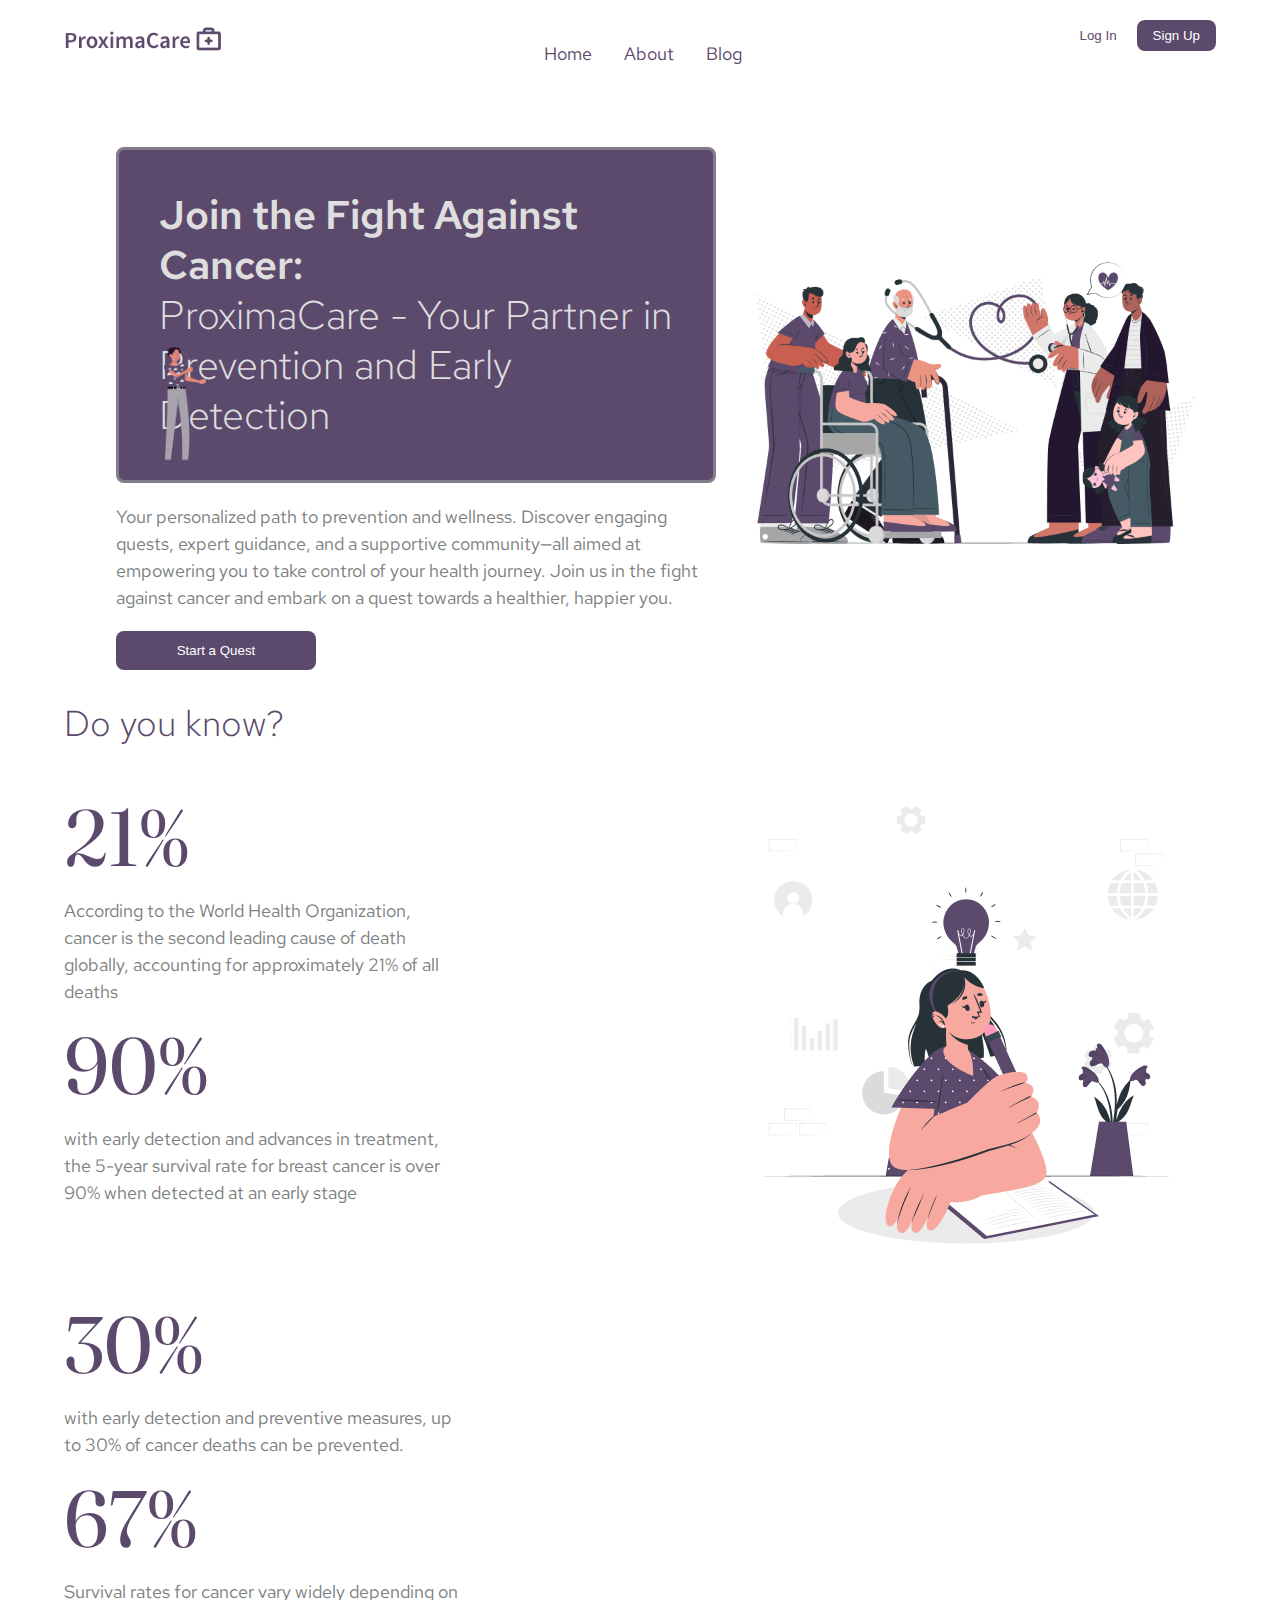
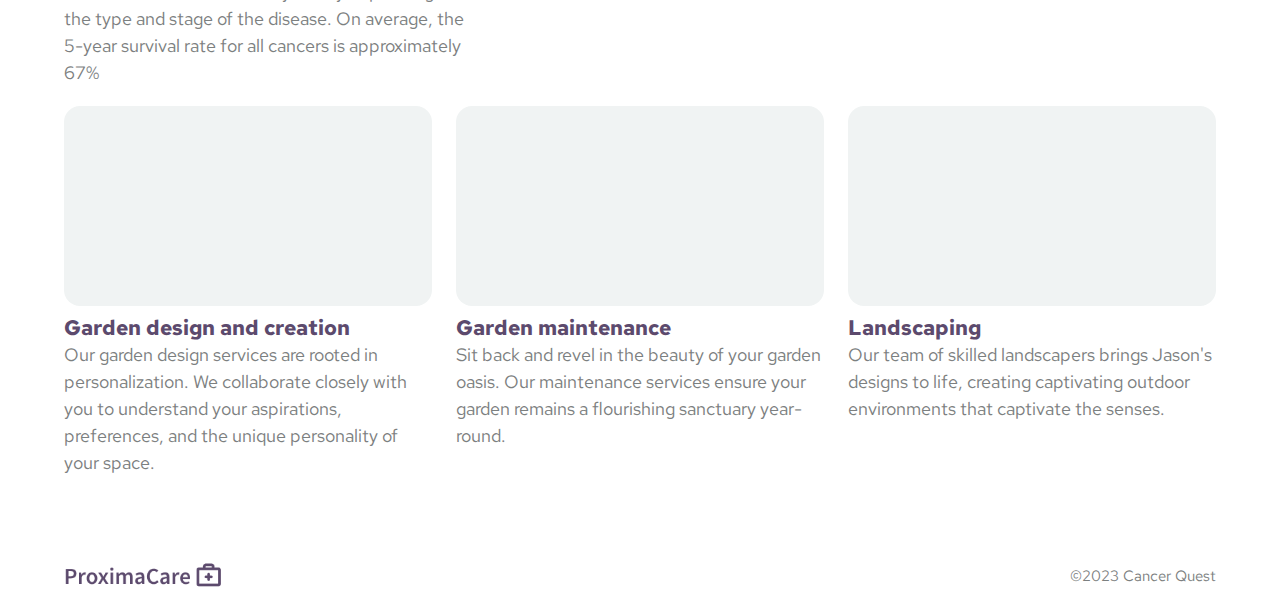
==== index.html @ ecbdb1ad "first version" ====
<!DOCTYPE html>
<html lang="en">
  <head>
    <meta charset="UTF-8" />
    <meta name="viewport" content="width=device-width, initial-scale=1.0" />
    <meta name="author" content="Cancer Quest" />
    <meta name="desription" content="An early cancer detection service" />
    <meta property="og:title" content="Cancer Quest" />
    <meta property="og:type" content="website" />
    <meta property="og:image" content="" />
    <meta
      property="og:description"
      content="An early cancer detection service"
    />
    <title>Homepage</title>
    <link href="https://fonts.googleapis.com/css2?family=Fraunces:ital,opsz,wght@0,9..144,100..900;1,9..144,100..900&family=Red+Hat+Text:ital,wght@0,300..700;1,300..700&family=Source+Sans+3:ital,wght@0,200..900;1,200..900&display=swap" rel="stylesheet">    
    <link rel="stylesheet" href="styles.css" />

  </head>
  <body>
    <header>
      <img src="images/logo.png" class="logo" alt="cancer quest logo" />
      <nav>
    
        <ul id="menu">
          <li><a href="index.html">Home</a></li>
          <li><a href="#">About</a></li>
          <li><a href="#">Blog</a></li>
        </ul>
      </nav>
      <div>
        <button class="header-btns unfilled">Log In</button>
        <button class="header-btns">Sign Up</button>

      </div>
    </header>
    
    <main>
      <div class="hero">
<div class="hero-img-1" >
  <img src="images/man.png" alt="man raising a placard" width="80%">

</div>
        <div class="placard-section">
          <!-- image of man raising a placard which shows hero title -->
          <h1 class="placard">Join the Fight Against Cancer: <span>ProximaCare - Your Partner in Prevention and Early Detection</span></h1>
          <p>
            Your personalized path to prevention and wellness. Discover engaging quests, expert guidance, and a supportive community—all aimed at empowering you to take control of your health journey. Join us in the fight against cancer and embark on a quest towards a healthier, happier you.
          </p>
          <button class="hero-btn" >Start a Quest</button>
        </div>
        <div class="hero-image">
          <img src="images/hero-people.png" alt="" />
        </div>
      </div>
      
      <h1 class="dyk-txt">Do you know?</h1>
      <section>
       
        <div class="part">
          <div class="dyk">
            <p class="figures">21%</p>
            <div class="figures-description">According to the World Health Organization, cancer is the second leading cause of death globally, accounting for approximately 21% of all deaths</div>
          </div>
          <div class="dyk">
            <p class="figures">90%</p>
            <div class="figures-description">with early detection and advances in treatment, the 5-year survival rate for breast cancer is over 90% when detected at an early stage</div>
          </div>
        </div>
        <div>
          <img src="images/mid-girl.png" alt="">
        </div>
        <div class="part">
          <div class="dyk">
            <p class="figures">30%</p>
            <div class="figures-description">with early detection and preventive measures, up to 30% of cancer deaths can be prevented.</div>
          </div>
          <div class="dyk">
            <p class="figures">67%</p>
            <div class="figures-description">Survival rates for cancer vary widely depending on the type and stage of the disease. On average, the 5-year survival rate for all cancers  is approximately 67%</div>
          </div>
        </div>
      </section>


      <div class="quests">
        <article>
          <div class="prom-image">
            <img src="images/jason-and-maria.png" alt="" />
          </div>
          <div>
            <h3>Garden design and creation</h3>
            <p>Our garden design services are rooted in personalization. We collaborate closely with you to understand your aspirations, preferences, and the unique personality of your space.</p>
          </div>
        </article>
        <article>
          <div class="prom-image">
            <img src="images/garden-maintenance.png" alt="" />
          </div>
          <div>
            <h3>Garden maintenance</h3>
            <p>Sit back and revel in the beauty of your garden oasis. Our maintenance services ensure your garden remains a flourishing sanctuary year-round.</p>
          </div>
        </article>
        <article>
          <div class="prom-image">
            <img src="images/garden-maintenance2.png" alt="" />
          </div>
          <div>
            <h3>Landscaping</h3>
            <p>Our team of skilled landscapers brings Jason's designs to life, creating captivating outdoor environments that captivate the senses.</p>
          </div>
        </article>
      </div>

    </main>

    <footer>
      <img src="images/logo.png" class="logo" />
      <small><p>&copy2023 Cancer Quest</p></small>
    </footer>
    <script src="script.js"></script>
  </body>
</html>
---- styles.css ----
* {
    padding: 0;
    margin: 0;
    box-sizing: border-box;
    list-style-type: none;
    text-decoration: none;
  }
  /* * ::selection {
    background: rgba(17, 60, 56, 0.2509803922);
    color: #113C38;
  } */
  
  body {
    margin: 0 auto;
    display: flex;
    flex-direction: column;
    gap: 40px;
    /* flex-wrap: wrap; */
    height: 100vh;
    width: 90vw;
    color: #7C8080;
    line-height: 1.5em;
    font-family: "red hat text";
    font-size: 18px;
  }
  body h1, body h2, body h3 {
    color: #5C4A6D;
  }
  
  
   header {
    display: flex;
    justify-content: space-between;
    width: 100%;
    height: 100px;
    margin: 20px 0;
  }
  header img{
height: 40px;
  }

  nav {
    margin: 20px 0;
    display: flex;
    align-items: center;
  }

  nav ul {
    display: flex;
    column-gap: 32px;
    justify-content: space-between;
    align-items: center;
    width: auto;
  }
  nav li a {
    color: #5C4A6D;
  }
  nav li a:hover {
    color: #7C8080;
  }
  .header-btns{
    padding: 8px 16px;
    background-color: #5C4A6D;
    border-radius: 8px;
    border: none;
    color: #fff;
  }
  .header-btns.unfilled{
    background-color: transparent;
    color: #5C4A6D;
  }
 
  .hero {
    display: flex;
    
    align-items: center;
    justify-content: space-between;
  }
  .hero-img-1 img{
position: relative; 
left: 100px;
}
  .hero .placard-section{
    width: 600px;
  }
  .hero-image img{
    max-width: 500px;
  }
  .hero .placard {
    display: flex;
    flex-direction: column;
    font-weight: 600;
    font-size: 40px;
    max-width: ;width: 600px;
    color: #DEDEDE;
    line-height: 1.25em;
    padding: 40px;
    background-color: #5C4A6D;
    border: 3px solid#847C8A;
    border-radius: 8px;
  }
  .hero .placard span{
    font-weight: 200;
  }
  
  .dyk{
    display: flex;
    flex-direction: column;
    width: 400px;
  }
  .dyk-txt{
    font-weight: 200;
    margin: 40px 0;
  }
  .figures {
font-family: "fraunces";
font-size: 80px ;
line-height: 120px;
color: #5C4A6D;
  }
  .part{
    display: flex;
    flex-direction: column;
    
  }

  section{
    display: flex;
    justify-content: space-between;
    flex-wrap: wrap;

  }
  .quests {
    display: flex;
    justify-content: space-between;
    gap: 24px;
    margin: 20px auto;
  }
  .quests article {
    flex: 1;
  }
  .quests article .prom-image {
    display: flex;
    justify-content: center;
    height: 200px;
    background-color: rgba(17, 60, 56, 0.062745098);
    border-radius: 16px;
    margin-bottom: 8px;
    padding: 4px;
  }
  
  

  
  #terms {
    margin-top: 40px;
  }
  #terms a {
    color: #F2542D;
  }
  
  .placard-section{
    display: flex;
    flex-direction: column;
    gap: 20px;
  }
  
  .hero-btn {
    display: inline-block;
    width: 200px;
    padding: 12px 24px;
    border-radius: 8px;
    border: none;
    background-color: #5C4A6D;
    color: #fff;
  }
  
  footer {
    padding: 20px 0;
    display: flex;
    width: 100%;
    justify-content: space-between;
    align-items: center;
  }
  footer .logo {
    height: 40px;
  }
  
  @media screen and (max-width: 799px) {
    body {
      padding: 0 8px;
    }
    header {
      height: 80px;
    }
    nav {
      height: auto;
      align-items: flex-start;
      justify-content: flex-end;
    }
    #menu {
      display: none;
      flex-direction: column;
      width: 50%;
      margin: 0;
      padding: 0;
      border: none;
      background-color: inherit;
      align-items: flex-end;
    }
    .hero {
      flex-direction: column;
    }
    .hero h1 {
      font-size: 40px;
      text-align: center;
    }
    .hero p {
      font-size: 18px;
    }
    .hero img {
      min-width: auto;
    }
    .promotion {
      flex-direction: column;
    }
    .promotion h3 {
      font-size: 24px;
    }
    .promotion img {
      height: auto;
    }
    #terms {
      margin-top: 8px;
    }
    .info, .about {
      flex-direction: column;
      width: 100%;
    }
    .info img, .about img {
      min-width: auto;
    }
    .part{
      flex-direction: row;
      flex-wrap: wrap;
      align-items: center;
      justify-content: center;
      row-gap: 40px;
    }
    .figures{
      font-size: 48px;
    }
    /* section{
      display: flex;
      flex-direction: column;
      justify-content: space-between;
  
    } */
     .hero-img-1{
      display: none;
     }
    
  }
  .close-btn {
    display: block;
  }
  
  @media (min-width: 800px) and (max-width: 1000px) {
    .hero h1 {
      font-size: 48px;
    }
    .hero img {
      min-width: 350px;
    }
    .promotion {
      padding: 24px;
      column-gap: 20px;
    }
    .promotion h3 {
      font-size: 28px;
    }
    .promotion img {
      height: auto;
    }
    #terms {
      margin-top: 20px;
    }
    .info {
      display: flex;
      justify-content: space-between;
      gap: 24px;
      margin: 20px auto;
    }
    .info article {
      flex: 1;
    }
    .info article .prom-image {
      display: flex;
      justify-content: center;
      height: 150px;
      background-color: rgba(17, 60, 56, 0.062745098);
      border-radius: 16px;
      margin-bottom: 8px;
      padding: 4px;
    }
    .about {
      width: 100%;
    }
  }
  /* section{
    display: flex;
    flex-direction: column;
    justify-content: space-between;

  }
   */
  /*# sourceMappingURL=styles.css.map */
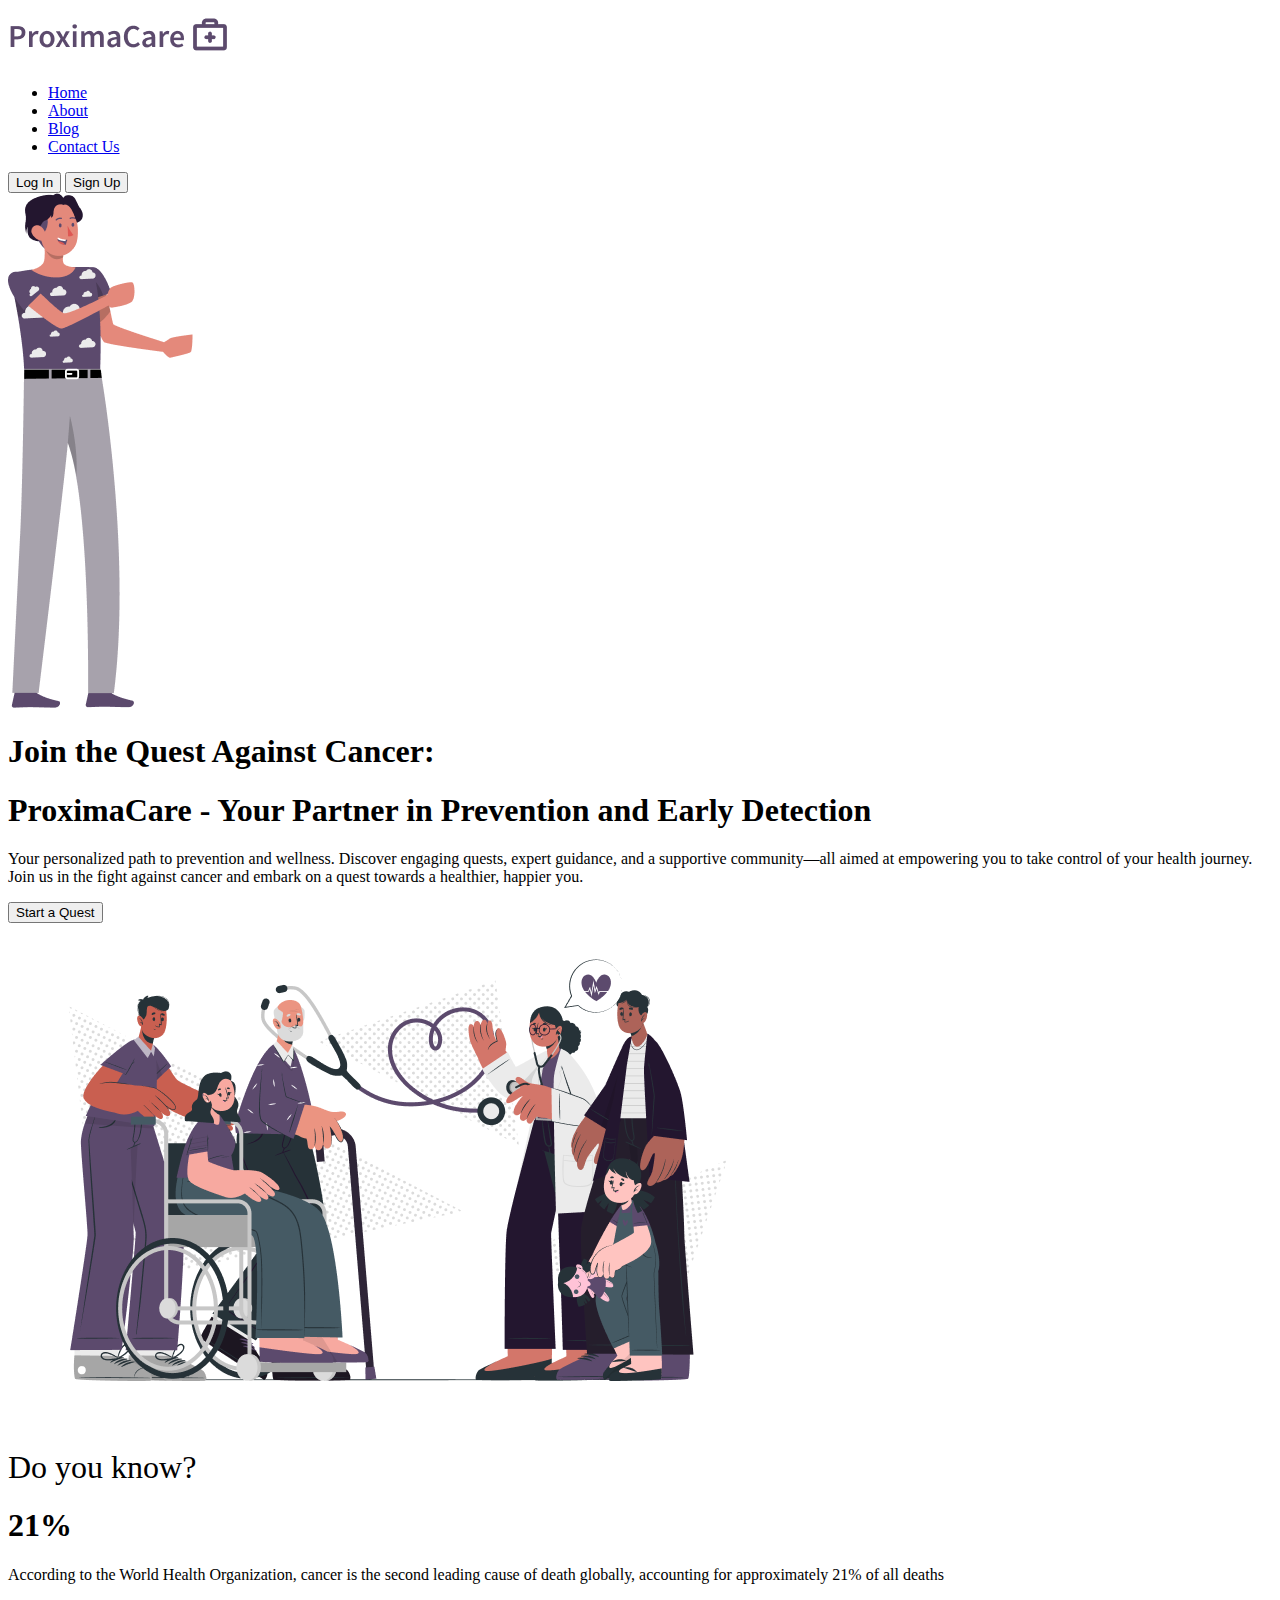
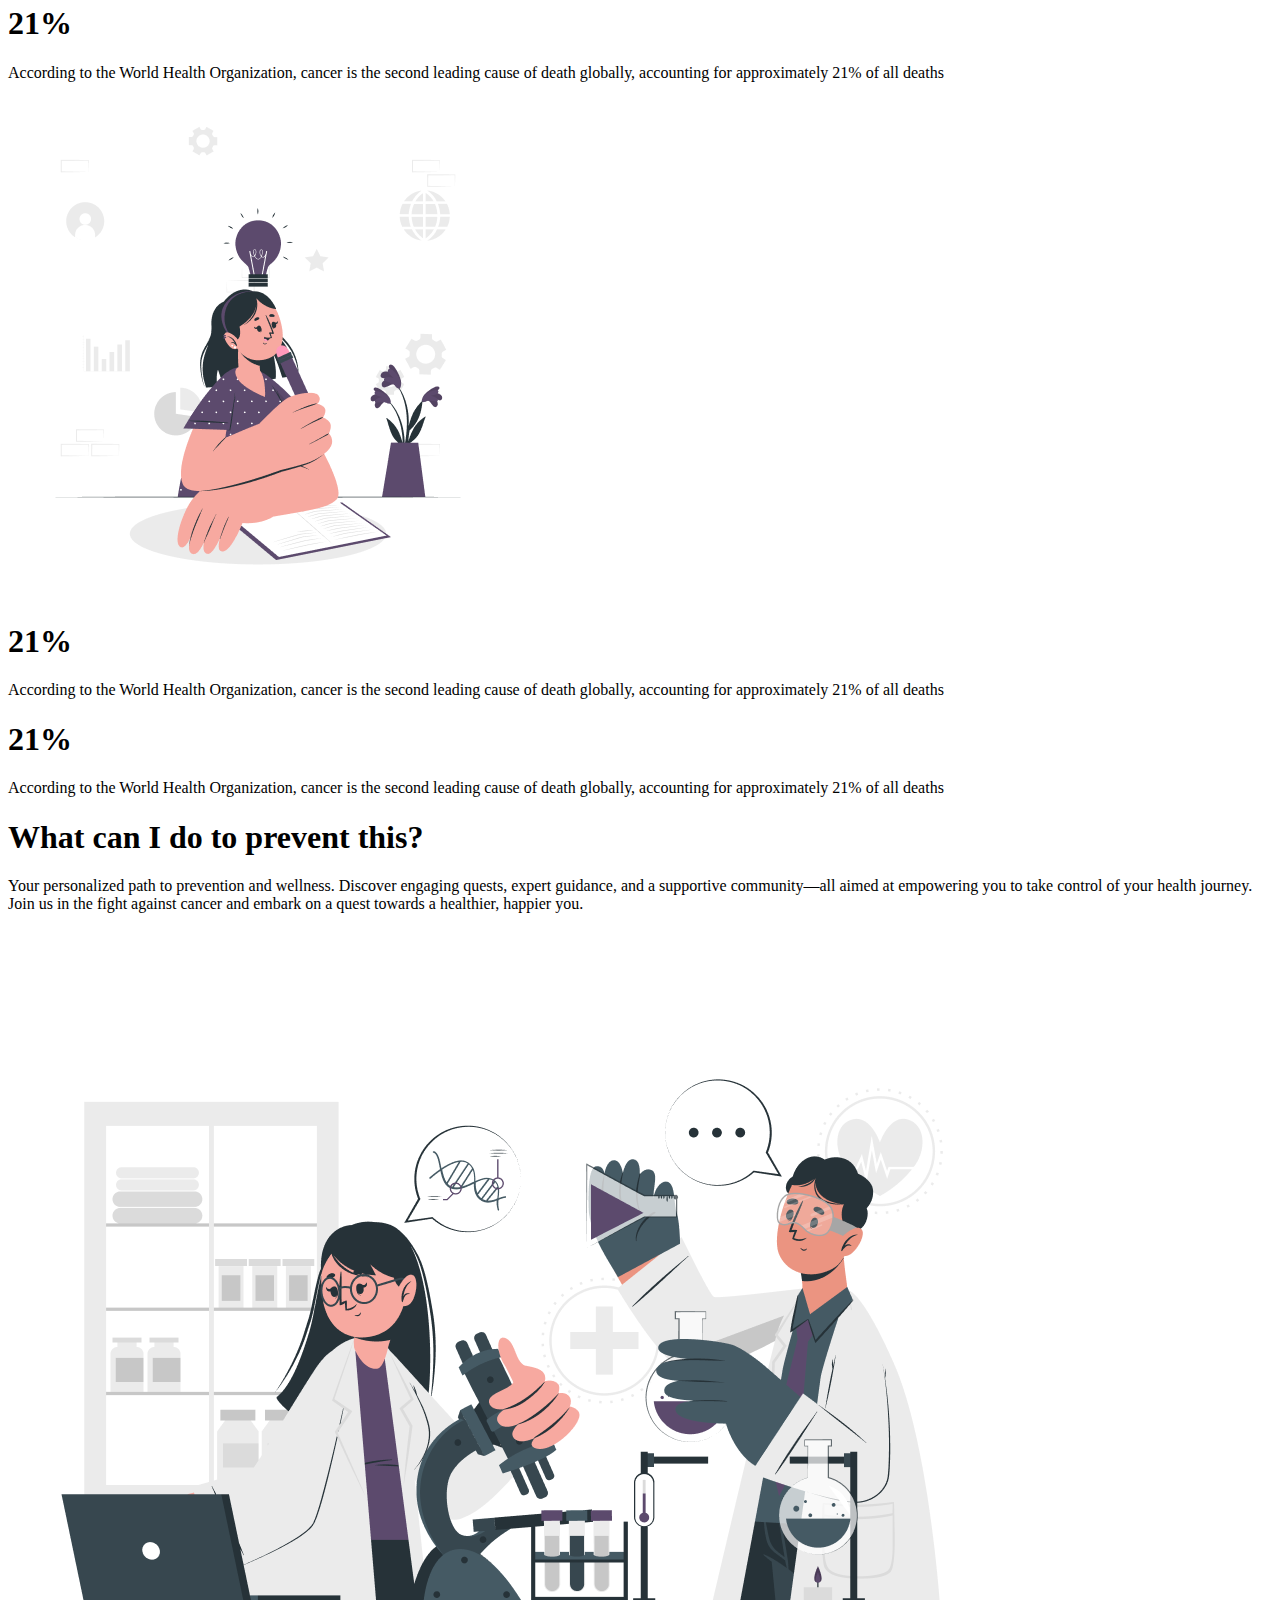
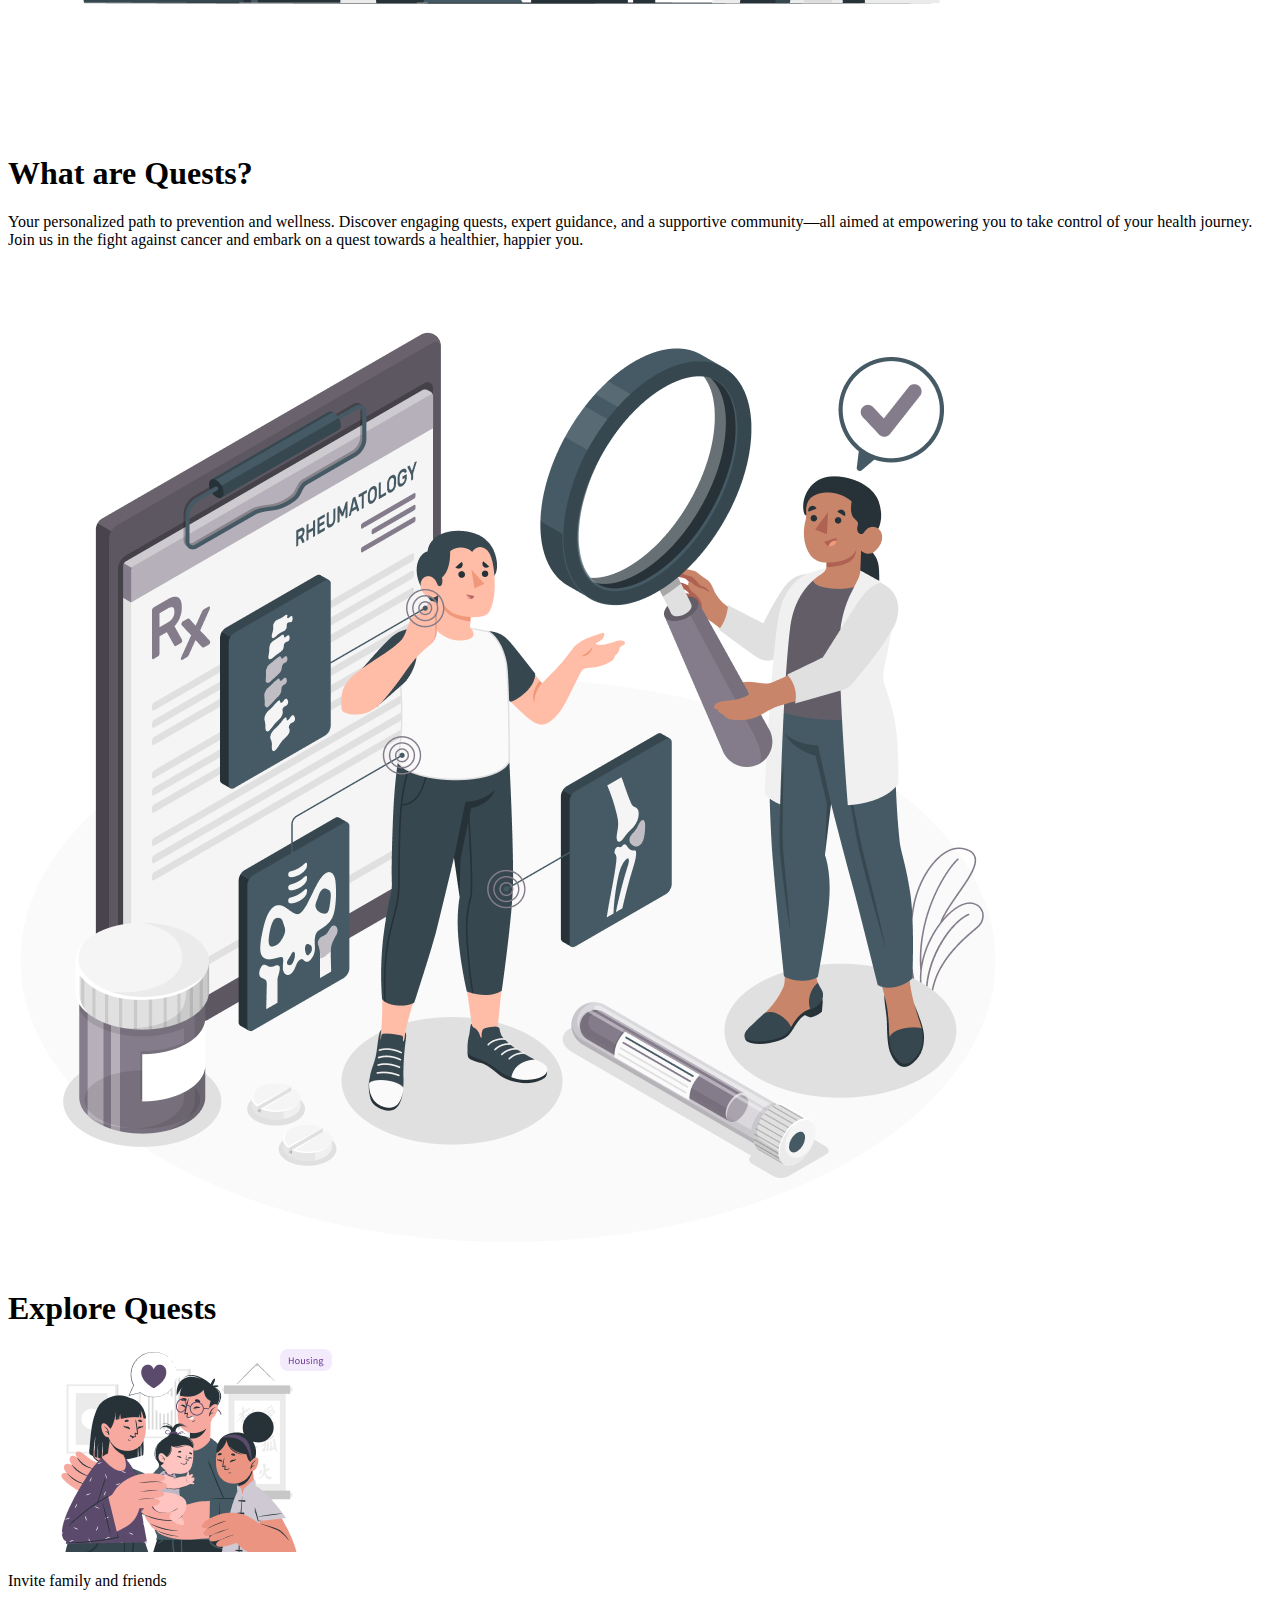
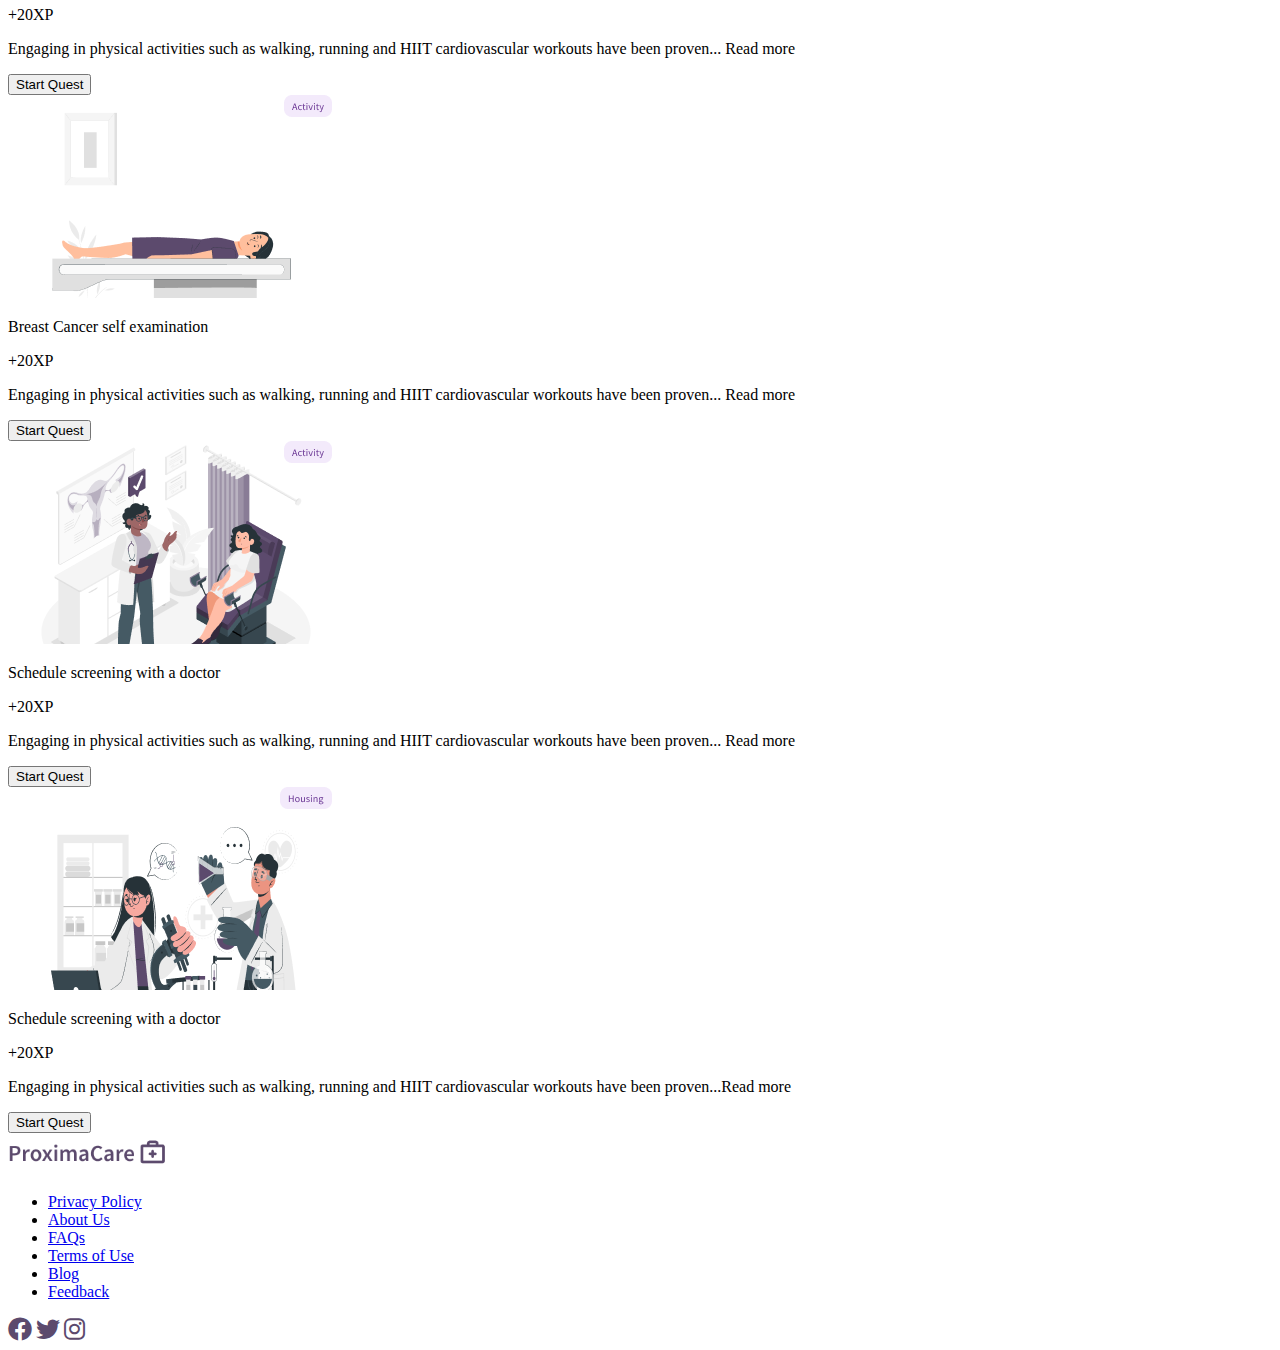
==== commit 63c52ac1: "first version" ====
--- a/index.html
+++ b/index.html
@@ -13,112 +13,165 @@
       content="An early cancer detection service"
     />
     <title>Homepage</title>
-    <link href="https://fonts.googleapis.com/css2?family=Fraunces:ital,opsz,wght@0,9..144,100..900;1,9..144,100..900&family=Red+Hat+Text:ital,wght@0,300..700;1,300..700&family=Source+Sans+3:ital,wght@0,200..900;1,200..900&display=swap" rel="stylesheet">    
-    <link rel="stylesheet" href="styles.css" />
+    <link href="https://fonts.googleapis.com/css2?family=Fraunces:ital,opsz,wght@0,9..144,100..900;1,9..144,100..900&family=Red+Hat+Text:ital,wght@0,300..700;1,300..700&family=Source+Sans+3:ital,wght@0,200..900;1,200..900&display=swap" rel="stylesheet">   
+    <link href="https://cdnjs.cloudflare.com/ajax/libs/font-awesome/6.0.0/css/all.min.css" rel="stylesheet">
+     <link rel="stylesheet" href="styles2.css" />
 
   </head>
   <body>
     <header>
-      <img src="images/logo.png" class="logo" alt="cancer quest logo" />
-      <nav>
-    
-        <ul id="menu">
-          <li><a href="index.html">Home</a></li>
-          <li><a href="#">About</a></li>
-          <li><a href="#">Blog</a></li>
+        <div class="logo">
+            <img src="/images/logo.png" alt="logo">
+
+        </div>
+       
+    </header>
+    <nav>
+        <ul>
+            <li><a href="#">Home</a></li>
+            <li><a href="#">About</a></li>
+            <li><a href="#">Blog</a></li>
+            <li><a href="#">Contact Us</a></li>
+
         </ul>
-      </nav>
-      <div>
-        <button class="header-btns unfilled">Log In</button>
-        <button class="header-btns">Sign Up</button>
+    </nav>
+    <div class="header-btns">
+        <button>Log In</button>
+        <button>Sign Up</button>
 
-      </div>
-    </header>
-    
+    </div>
     <main>
-      <div class="hero">
-<div class="hero-img-1" >
-  <img src="images/man.png" alt="man raising a placard" width="80%">
+        <div class="hero">
+            <div class="hero-img-1">
+                <img src="images/man.png" alt="">
+            </div>
+            <div class="hero-text">
+                <div class="placard">
+                    <h1>Join the Quest Against Cancer: </h1>
+                    <h1 class="subheadline">ProximaCare - Your Partner in Prevention and Early Detection</h1>
+                </div>
+                <p>Your personalized path to prevention and wellness. Discover engaging quests, expert guidance, and a supportive community—all aimed at empowering you to take control of your health journey. Join us in the fight against cancer and embark on a quest towards a healthier, happier you.</p>
+                <button>Start a Quest</button>
+            </div>
+           
+            <div class="hero-img-2">
+                <img src="images/hero-people.png" alt="">
+            </div>
+        </div>
+        <!-- do you know section -->
+        <h1 style="font-weight: 200">Do you know?</h1>
 
+        <section class="dyk">
+<div class="dyk-part">
+    <div class="facts">
+        <h1>21%</h1>
+        <p>
+            According to the World Health Organization, cancer is the second leading cause of death globally, accounting for approximately 21% of all deaths
+        </p>
+    </div>
+    <div class="facts">
+        <h1>21%</h1>
+        <p>
+            According to the World Health Organization, cancer is the second leading cause of death globally, accounting for approximately 21% of all deaths
+        </p>
+    </div>
 </div>
-        <div class="placard-section">
-          <!-- image of man raising a placard which shows hero title -->
-          <h1 class="placard">Join the Fight Against Cancer: <span>ProximaCare - Your Partner in Prevention and Early Detection</span></h1>
-          <p>
-            Your personalized path to prevention and wellness. Discover engaging quests, expert guidance, and a supportive community—all aimed at empowering you to take control of your health journey. Join us in the fight against cancer and embark on a quest towards a healthier, happier you.
-          </p>
-          <button class="hero-btn" >Start a Quest</button>
+<img src="images/mid-girl.png" alt="">
+<div class="dyk-part">
+    <div class="facts">
+        <h1>21%</h1>
+        <p>
+            According to the World Health Organization, cancer is the second leading cause of death globally, accounting for approximately 21% of all deaths
+        </p>
+    </div>
+    <div class="facts">
+        <h1>21%</h1>
+        <p>
+            According to the World Health Organization, cancer is the second leading cause of death globally, accounting for approximately 21% of all deaths
+        </p>
+    </div>
+</div>
+        </section>
+        <section class="two">
+            <div class="prevention">
+                <h1>What can I do to prevent this?</h1>
+                <div class="content">
+                    <p>Your personalized path to prevention and wellness. Discover engaging quests, expert guidance, and a supportive community—all aimed at empowering you to take control of your health journey. Join us in the fight against cancer and embark on a quest towards a healthier, happier you.</p>
+                    <img src="images/section2-1.png" alt="">
+                </div>
+            </div>
+            <div class="prevention">
+                <h1>What are Quests?</h1>
+                <div class="content content-2">
+                    <p>Your personalized path to prevention and wellness. Discover engaging quests, expert guidance, and a supportive community—all aimed at empowering you to take control of your health journey. Join us in the fight against cancer and embark on a quest towards a healthier, happier you.</p>
+                    <img src="images/section2-2.png" alt="">
+                </div>
+            </div>
+        </section>
+
+        <section class="three">
+            <h1>Explore Quests</h1>
+            <div class="quests">
+                <div class="card">
+                    <img src="images/quest-1.png" alt="">
+                    <div class="card-title">
+                        <p>Invite family and friends</p>
+                        <span class="xp">+20XP</span>
+                    </div>
+                    <p>Engaging in physical activities such as walking, running and HIIT cardiovascular workouts have been proven... <span>Read more</span></p>
+                    <button>Start Quest</button>
+                </div>
+                <div class="card">
+                    <img src="images/quest-2.png" alt="">
+                    <div class="card-title">
+                        <p>Breast Cancer self examination</p>
+                        <span class="xp">+20XP</span>
+                    </div>
+                    <p>Engaging in physical activities such as walking, running and HIIT cardiovascular workouts have been proven... <span>Read more</span></p>
+                    <button>Start Quest</button>
+                </div><div class="card">
+                    <img src="images/quest-3.png" alt="">
+                    <div class="card-title">
+                        <p>Schedule screening with a doctor</p>
+                        <span class="xp">+20XP</span>
+                    </div>
+                    <p>Engaging in physical activities such as walking, running and HIIT cardiovascular workouts have been proven... <span>Read more</span></p>
+                    <button>Start Quest</button>
+                </div><div class="card">
+                    <img src="images/quest-4.png" alt="">
+                    <div class="card-title">
+                        <p>Schedule screening with a doctor</p>
+                        <span class="xp">+20XP</span>
+                    </div>
+                    <p>Engaging in physical activities such as walking, running and HIIT cardiovascular workouts have been proven...<span>Read more</span></p>
+                    <button>Start Quest</button>
+                </div>
+            </div>
+        </section>
+    </main>
+    <footer>
+        <img src="images/logo.png" alt="" height="40px">
+        <div class="footer-nav">
+            <ul>
+                <li><a href="#">Privacy Policy</a></li>
+                <li><a href="#">About Us</a></li>
+                <li><a href="#">FAQs</a></li>
+                <li><a href="#">Terms of Use</a></li>
+                <li><a href="#">Blog</a></li>
+                <li><a href="#">Feedback</a></li>
+
+            </ul>
         </div>
-        <div class="hero-image">
-          <img src="images/hero-people.png" alt="" />
+        <div class="footer-end">
+            <div class="socials">
+                <i class="fa-brands fa-facebook" style="color: #5C4A6D; font-size: 24px;"></i>
+                <i class="fa-brands fa-twitter" style="color: #5C4A6D; font-size: 24px;"></i>
+                <i class="fa-brands fa-instagram" style="color: #5C4A6D; font-size: 24px;"></i>
+                
+
+            </div>
+            <div class="address"></div>
         </div>
-      </div>
-      
-      <h1 class="dyk-txt">Do you know?</h1>
-      <section>
-       
-        <div class="part">
-          <div class="dyk">
-            <p class="figures">21%</p>
-            <div class="figures-description">According to the World Health Organization, cancer is the second leading cause of death globally, accounting for approximately 21% of all deaths</div>
-          </div>
-          <div class="dyk">
-            <p class="figures">90%</p>
-            <div class="figures-description">with early detection and advances in treatment, the 5-year survival rate for breast cancer is over 90% when detected at an early stage</div>
-          </div>
-        </div>
-        <div>
-          <img src="images/mid-girl.png" alt="">
-        </div>
-        <div class="part">
-          <div class="dyk">
-            <p class="figures">30%</p>
-            <div class="figures-description">with early detection and preventive measures, up to 30% of cancer deaths can be prevented.</div>
-          </div>
-          <div class="dyk">
-            <p class="figures">67%</p>
-            <div class="figures-description">Survival rates for cancer vary widely depending on the type and stage of the disease. On average, the 5-year survival rate for all cancers  is approximately 67%</div>
-          </div>
-        </div>
-      </section>
-
-
-      <div class="quests">
-        <article>
-          <div class="prom-image">
-            <img src="images/jason-and-maria.png" alt="" />
-          </div>
-          <div>
-            <h3>Garden design and creation</h3>
-            <p>Our garden design services are rooted in personalization. We collaborate closely with you to understand your aspirations, preferences, and the unique personality of your space.</p>
-          </div>
-        </article>
-        <article>
-          <div class="prom-image">
-            <img src="images/garden-maintenance.png" alt="" />
-          </div>
-          <div>
-            <h3>Garden maintenance</h3>
-            <p>Sit back and revel in the beauty of your garden oasis. Our maintenance services ensure your garden remains a flourishing sanctuary year-round.</p>
-          </div>
-        </article>
-        <article>
-          <div class="prom-image">
-            <img src="images/garden-maintenance2.png" alt="" />
-          </div>
-          <div>
-            <h3>Landscaping</h3>
-            <p>Our team of skilled landscapers brings Jason's designs to life, creating captivating outdoor environments that captivate the senses.</p>
-          </div>
-        </article>
-      </div>
-
-    </main>
-
-    <footer>
-      <img src="images/logo.png" class="logo" />
-      <small><p>&copy2023 Cancer Quest</p></small>
     </footer>
-    <script src="script.js"></script>
   </body>
 </html>
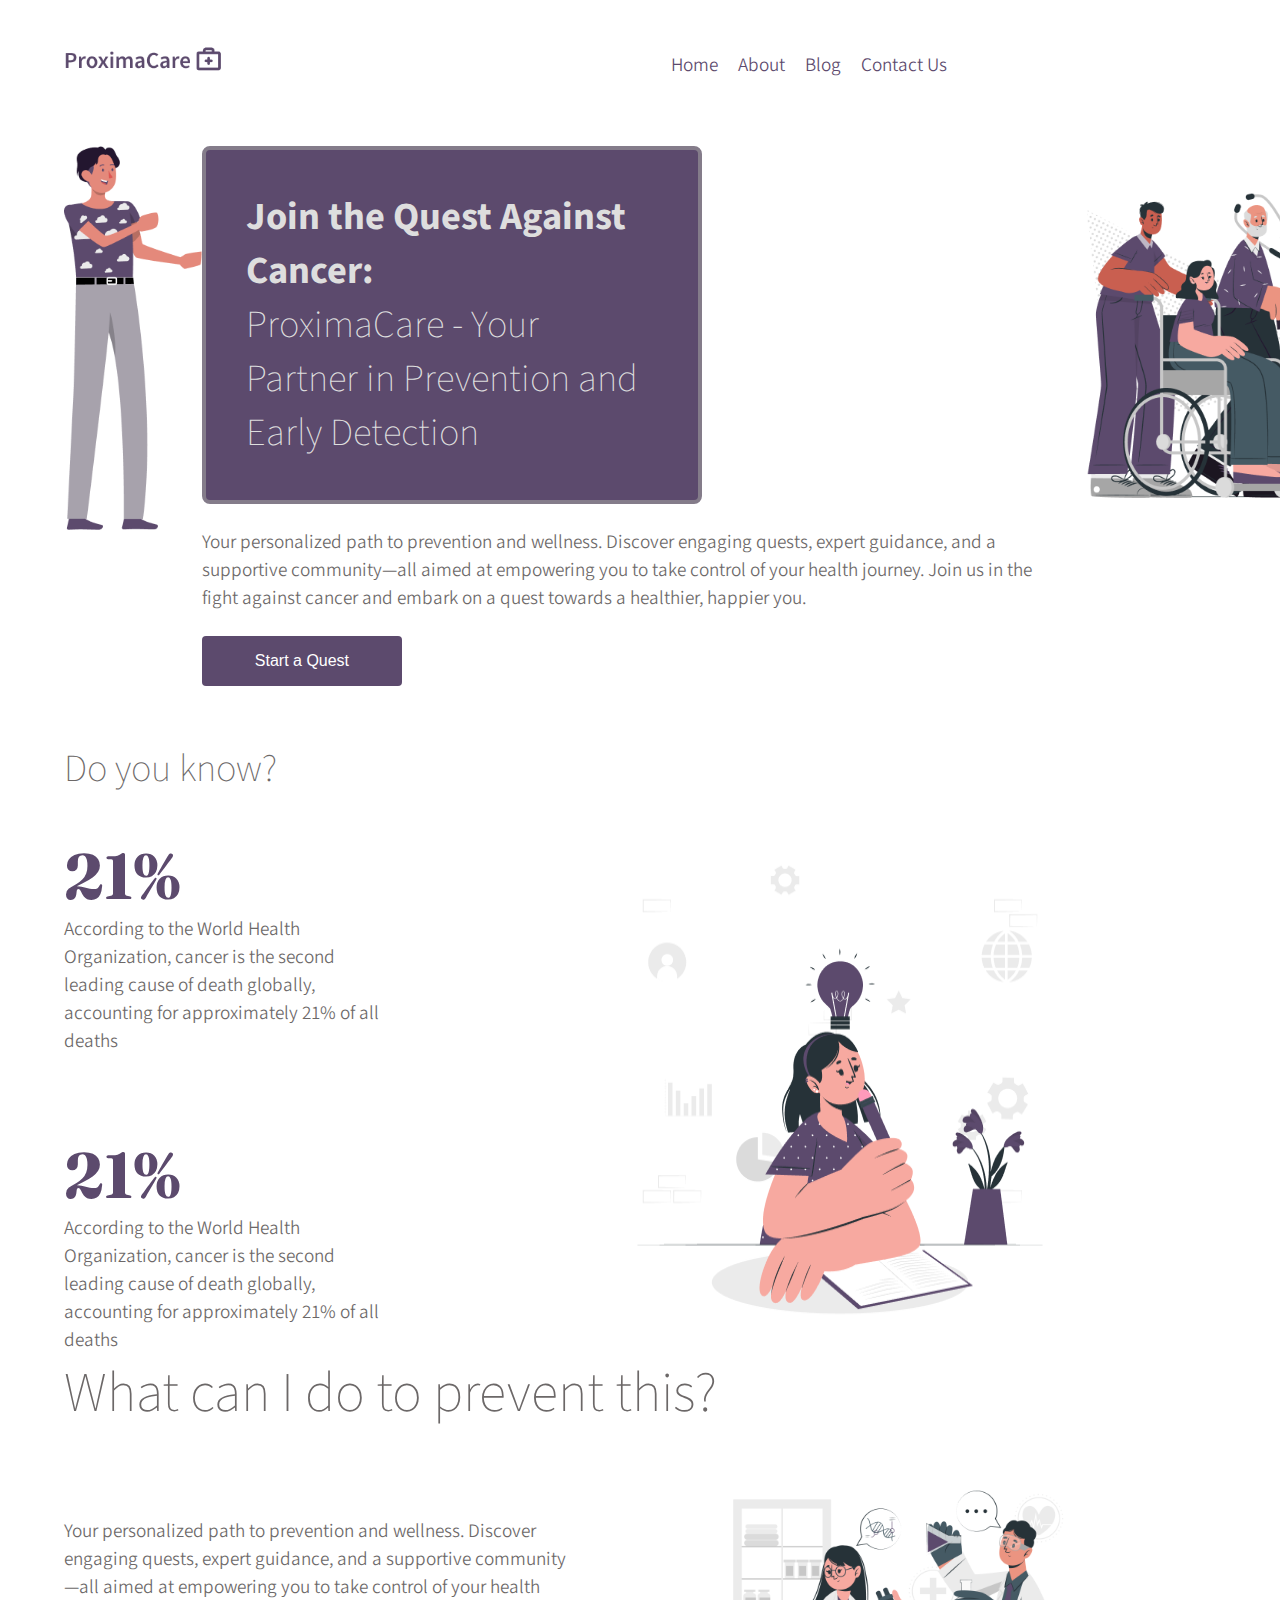
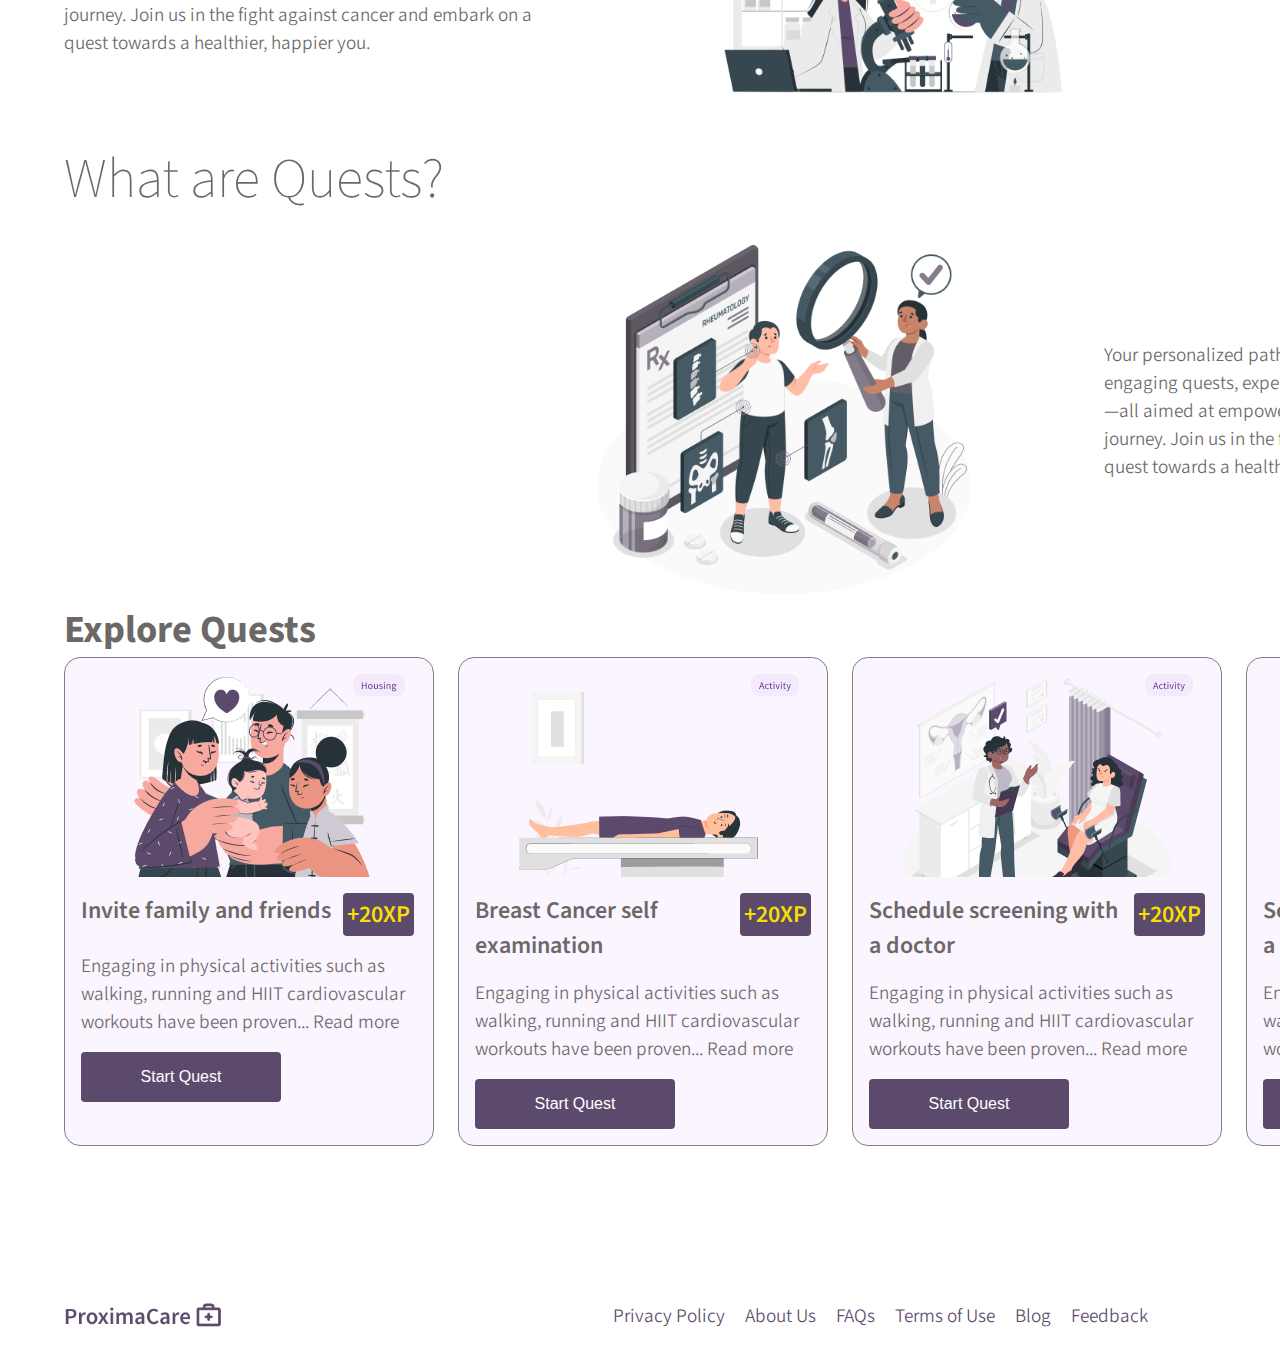
==== commit 343355ed: "update stylesheet" ====
--- a/index.html
+++ b/index.html
@@ -15,7 +15,7 @@
     <title>Homepage</title>
     <link href="https://fonts.googleapis.com/css2?family=Fraunces:ital,opsz,wght@0,9..144,100..900;1,9..144,100..900&family=Red+Hat+Text:ital,wght@0,300..700;1,300..700&family=Source+Sans+3:ital,wght@0,200..900;1,200..900&display=swap" rel="stylesheet">   
     <link href="https://cdnjs.cloudflare.com/ajax/libs/font-awesome/6.0.0/css/all.min.css" rel="stylesheet">
-     <link rel="stylesheet" href="styles2.css" />
+     <link rel="stylesheet" href="styles.css" />
 
   </head>
   <body>
--- a/styles.css
+++ b/styles.css
@@ -0,0 +1,189 @@
+* {
+    padding: 0;
+    margin: 0;
+    box-sizing: border-box;
+    list-style-type: none;
+    text-decoration: none;
+  }
+/* body section */
+  body{
+    margin: 40px auto;
+font-size: 1.2rem;
+color: #6C6868;
+display: grid;
+grid-template-columns: auto auto auto;
+grid-template-rows: auto 1fr auto;
+grid-template-areas: "logo nav buttons" "main main main" "footer footer footer";
+font-family: 'source sans 3';
+font-weight: 350;
+width: 90vw;
+height: 100vh;
+  }
+  .logo img{
+    height: 40px;
+    grid-area: logo;
+  }
+  nav{
+    grid-area: nav;
+    display: flex;
+    align-items: center;
+    justify-content: center;
+  }
+  ul{
+display: flex;
+column-gap: 20px;
+  }
+  li a{
+    color: #5C4A6D;
+    font-size: 1.2rem;
+  }
+  .header-btns{
+    grid-area: buttons;
+    display: flex;
+    justify-content: flex-end;
+    column-gap: 24px;
+  }
+  button{
+    padding: 16px 24px;
+    border: none;
+    border-radius: 4px;
+    background-color: #5C4A6D;
+    font-size: 1rem;
+    color: #fff;
+    max-width: 200px;
+  }
+  main{
+    grid-area: main;
+  }
+.hero{
+    margin: 56px 0;
+    display: flex;
+    /* flex-wrap: wrap; */
+    justify-content: space-between;
+}
+.hero-img-1 img{
+    /* height: 200px; */
+    max-height: 30vw;
+}
+.hero-img-2 img{
+    /* height: 200px; */
+    max-height: 30vw;
+}
+.placard{
+    padding: 40px;
+    background-color: #5C4A6D;
+    max-width: 500px;
+    max-height: fit-content;
+    border-radius: 8px;
+    border: 4px solid #847C8A;
+    color: #DEDEDE;
+}
+.subheadline{
+    font-weight: 200;
+}
+.hero-text{
+    display: flex;
+    flex-direction: column;
+    gap: 24px;
+}
+ /* dyk */
+
+.dyk{
+    display: flex;
+    margin-top: 40px;
+    justify-content: space-between;
+
+}
+.dyk-part{
+    row-gap: 80px;
+}
+.dyk-part, .facts{
+    display: flex;
+    flex-direction: column;
+    /* align-items: center; */
+    max-width: 25vw;
+    /* row-gap: 20px; */
+}
+.dyk img{
+    max-height: 40vw;
+}
+
+.facts h1{
+    font-size: 4rem;
+    font-family: 'fraunces';
+    color: #5C4A6D;
+}
+
+.two{
+    display: flex;
+    flex-direction: column;
+}
+.two h1 {
+    font-size: 56px;
+    font-weight: 200;
+}
+.content{
+    display: flex;
+    align-items: center;
+    justify-content: start;
+    column-gap: 10vw;
+}
+.content img {
+    max-width: 30vw;
+}
+.content p {
+    max-width: 40vw;
+}
+.content-2{
+    flex-direction: row-reverse;
+    justify-content: end;
+}
+
+.three{
+    display: flex;
+    flex-direction: column;
+}
+.quests{
+    display: flex;
+    justify-content: space-between;
+    column-gap: 24px;
+}
+.card{
+    display: flex;
+    flex-direction: column;
+    /* max-width: 20vw; */
+    row-gap: 16px;
+    background-color: #FBF5FF;
+    padding: 16px;
+    border-radius: 16px;
+    border: 1px solid #847C8A;
+}
+.card-title{
+    display: flex;
+    column-gap: 12px;
+    font-size: 1.5rem;
+    font-weight: 600;
+}
+.card-title span{
+    background-color: #5C4A6D;
+    border-radius: 4px;
+    color: #F7DF02;
+    padding: 4px;
+    text-align: center;
+    height: fit-content;
+    /* flex-grow: 2; */
+}
+
+
+
+
+
+
+  footer{
+    grid-area: footer;
+    height: 100px;
+    display: flex;
+    justify-content: space-between;
+    align-items: center;
+    margin-top: 120px;
+  }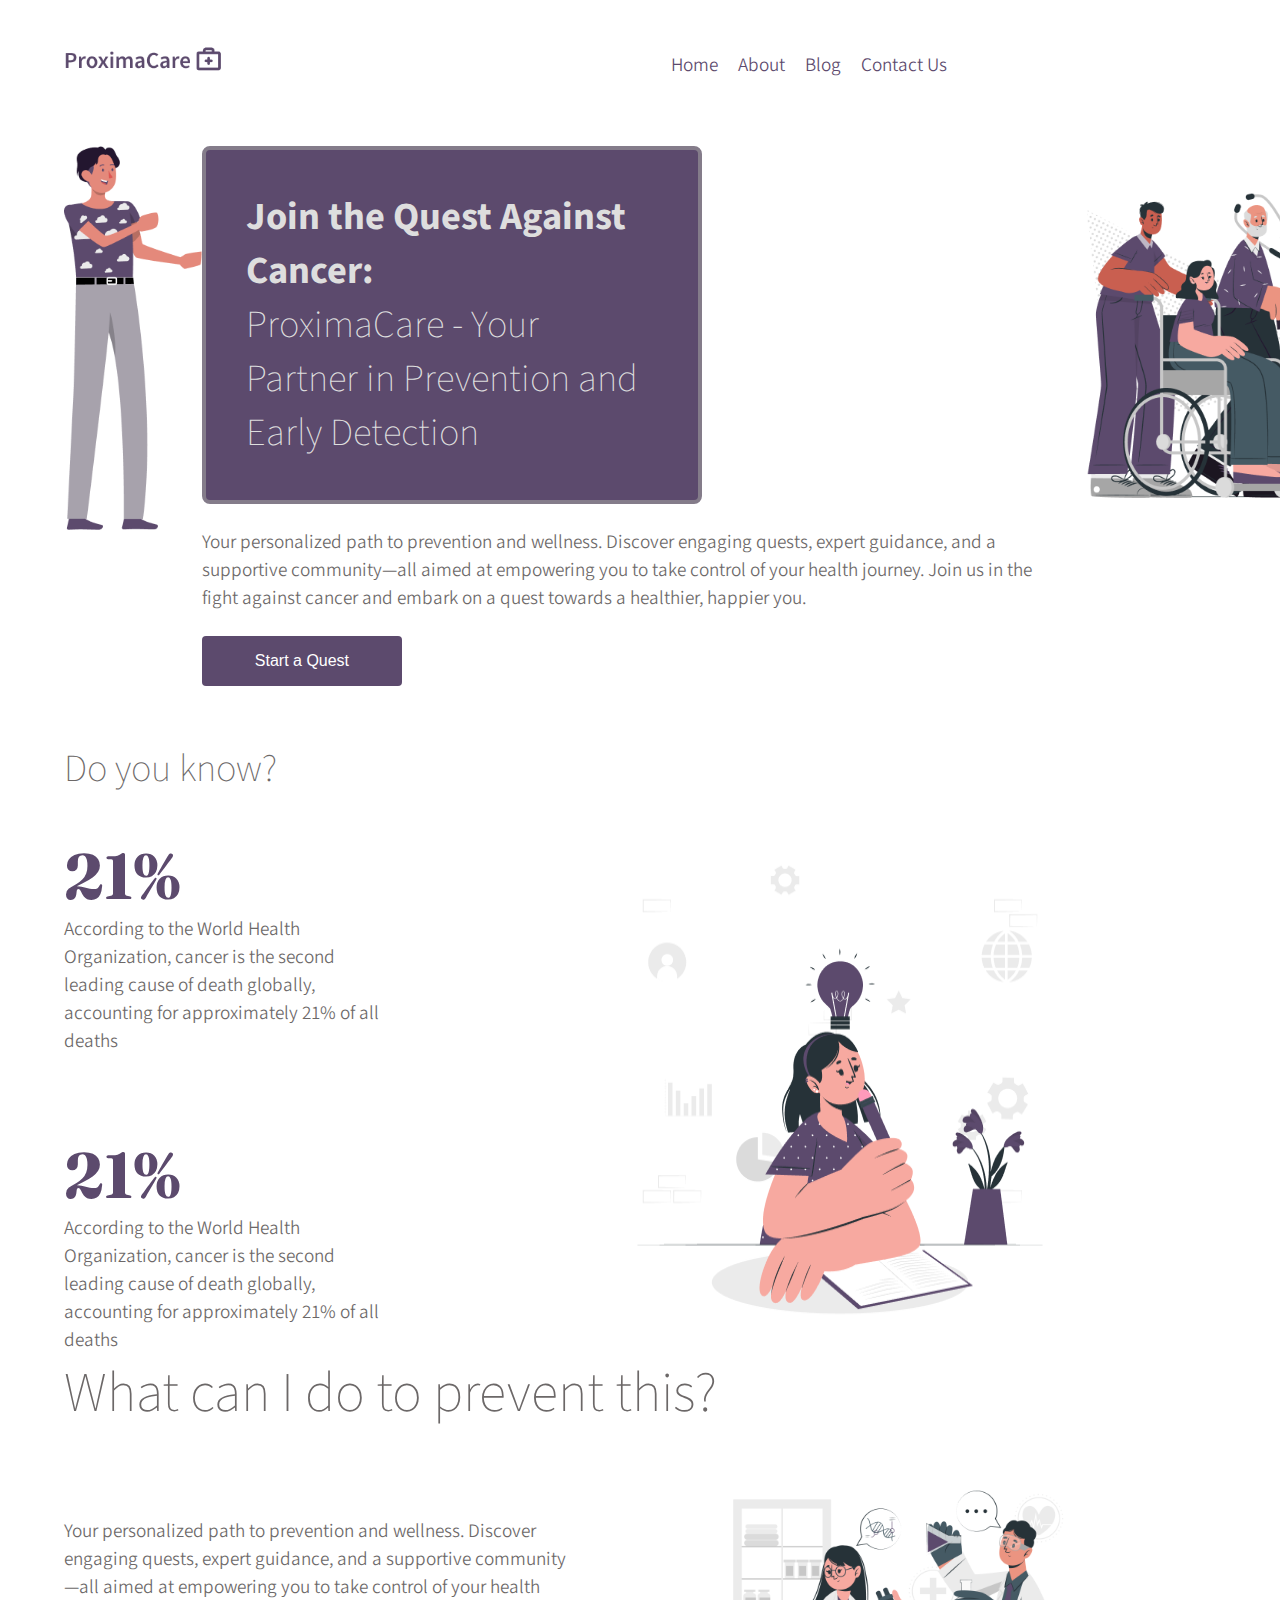
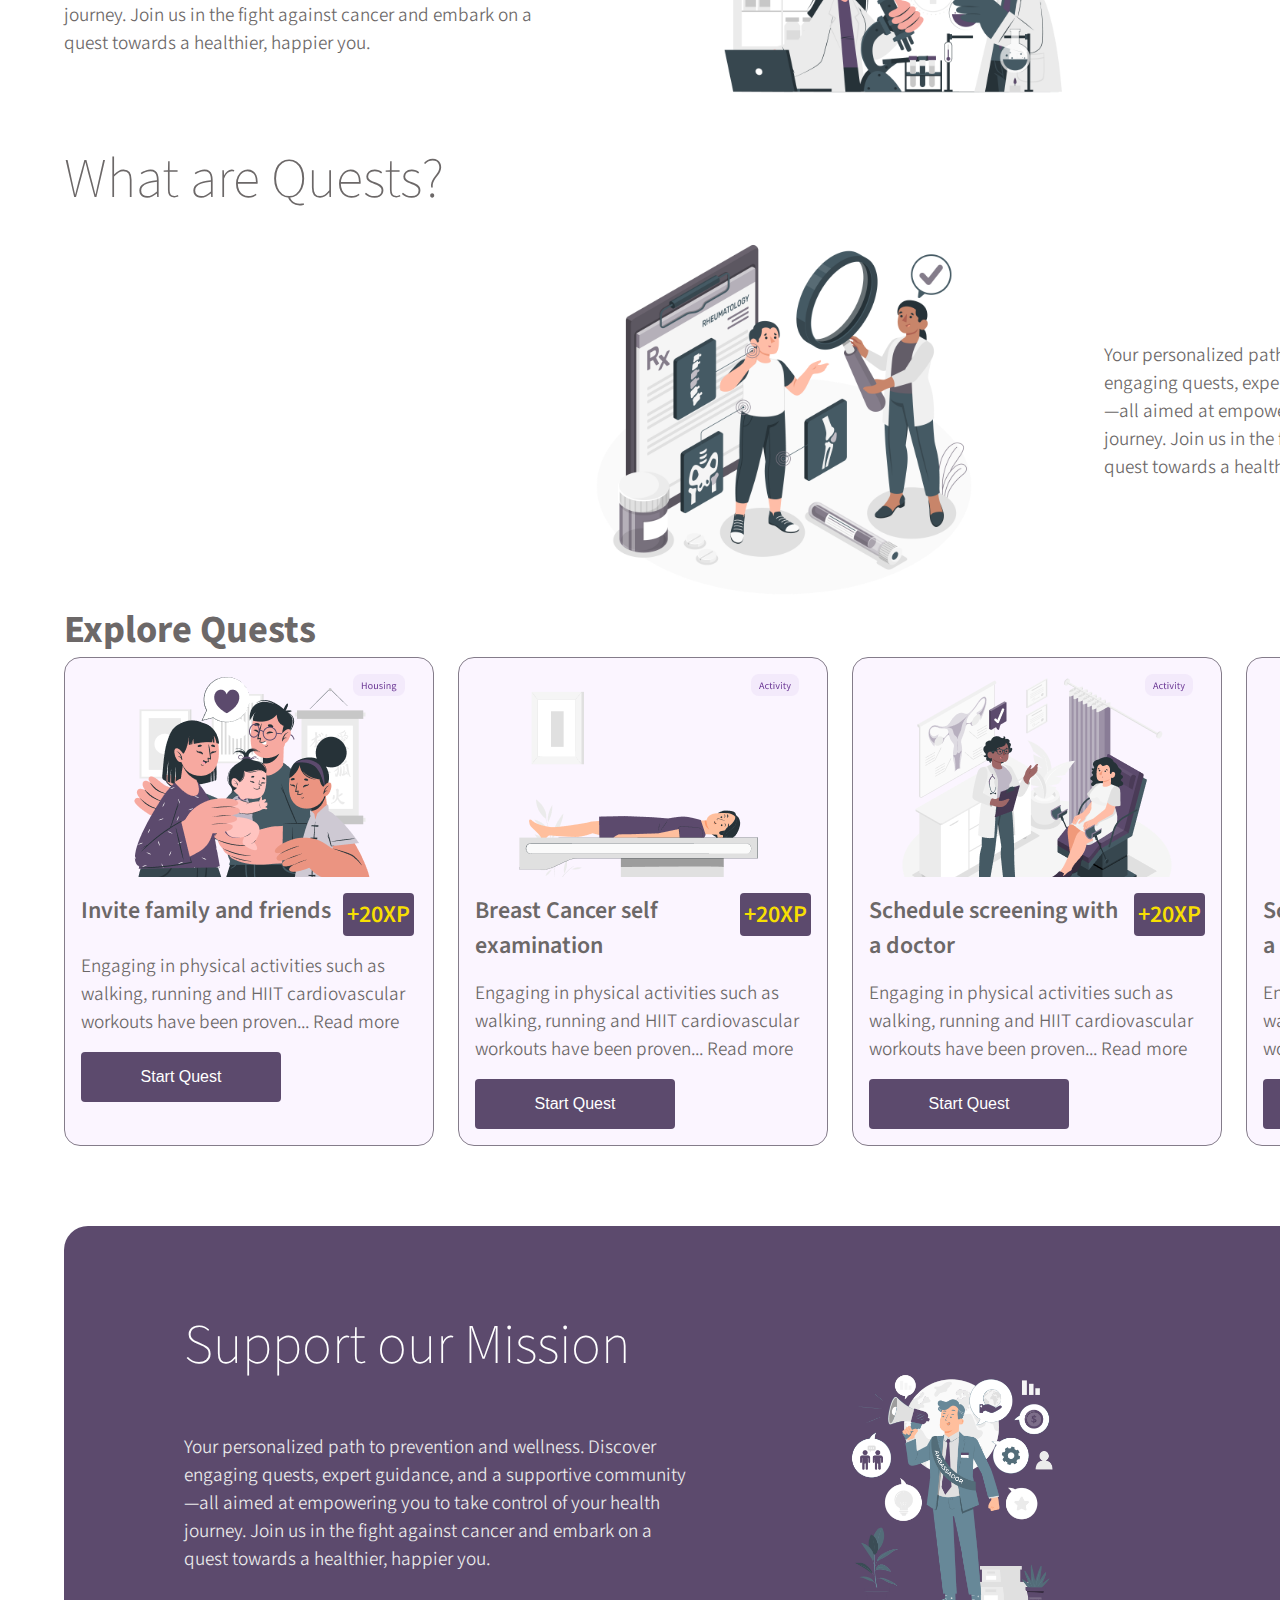
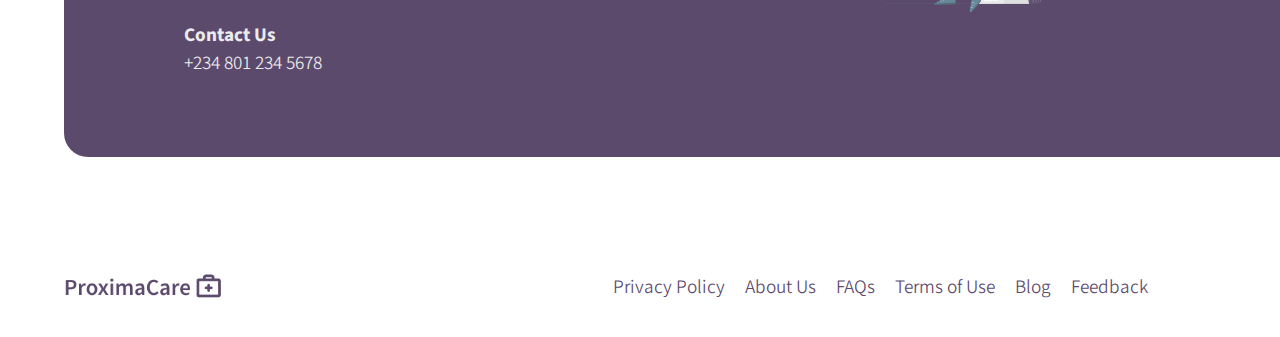
==== commit 4c5176ce: "updated support section" ====
--- a/index.html
+++ b/index.html
@@ -148,6 +148,21 @@
                 </div>
             </div>
         </section>
+        <section class="support">
+            <div class="content">
+                <div class="content-3">
+                    <h1>Support our Mission</h1>
+                    <p>Your personalized path to prevention and wellness. Discover engaging quests, expert guidance, and a supportive community—all aimed at empowering you to take control of your health journey. Join us in the fight against cancer and embark on a quest towards a healthier, happier you.</p>
+                    <div>
+                        <h4>Contact Us</h4>
+                        <p>+234 801 234 5678</p>
+
+                    </div>
+
+                </div>
+                <img src="images/support.png" alt="">
+            </div>
+        </section>
     </main>
     <footer>
         <img src="images/logo.png" alt="" height="40px">
--- a/styles.css
+++ b/styles.css
@@ -118,7 +118,7 @@
     display: flex;
     flex-direction: column;
 }
-.two h1 {
+.two h1, .support h1 {
     font-size: 56px;
     font-weight: 200;
 }
@@ -137,6 +137,28 @@
 .content-2{
     flex-direction: row-reverse;
     justify-content: end;
+}
+
+.content-3{
+  display: flex;
+  flex-direction: column;
+  row-gap: 48px;
+}
+
+
+.support{
+  background-color: #5C4A6D;
+  color: #EBEBEB;
+  padding: 80px 120px;
+  margin: 80px 0;
+  border-radius: 24px;
+}
+.support h1{
+  color: #fff;
+}
+
+.support img{
+max-height: 20vw;
 }
 
 .three{
@@ -185,5 +207,4 @@
     display: flex;
     justify-content: space-between;
     align-items: center;
-    margin-top: 120px;
   }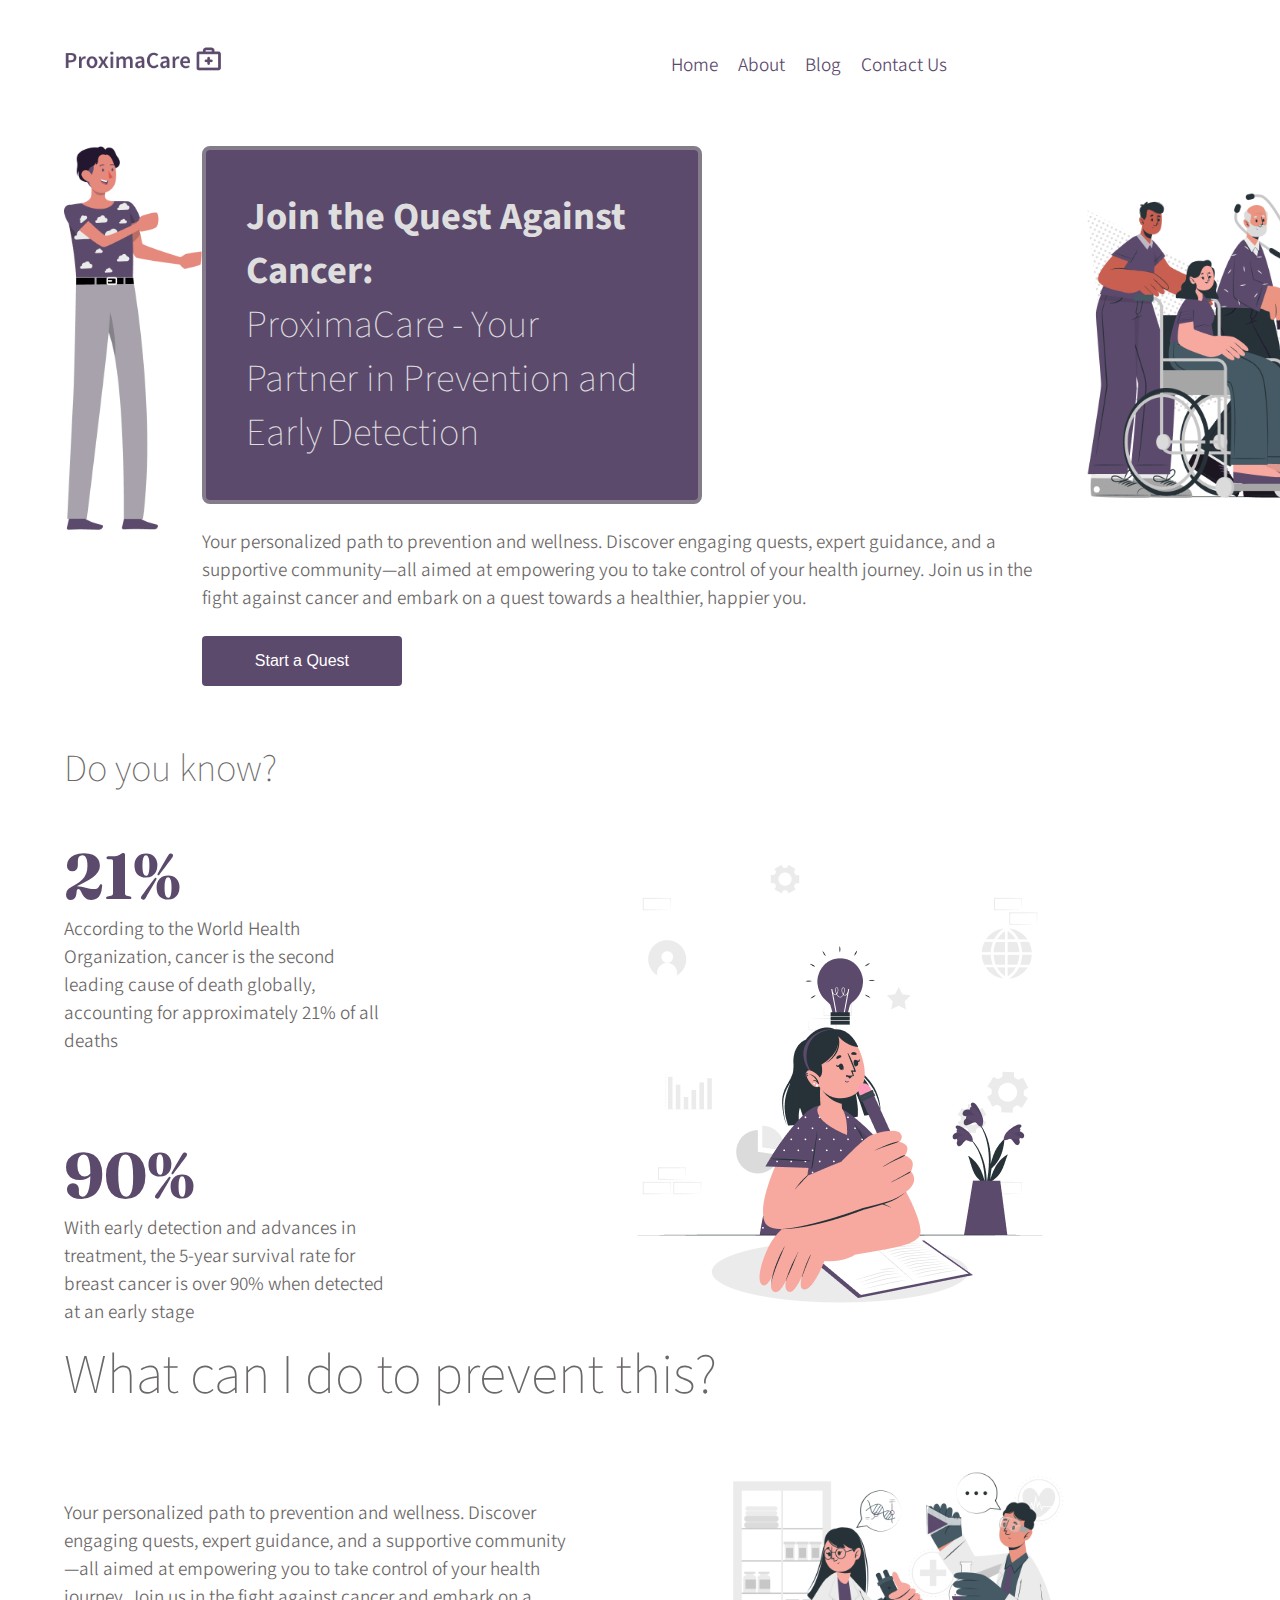
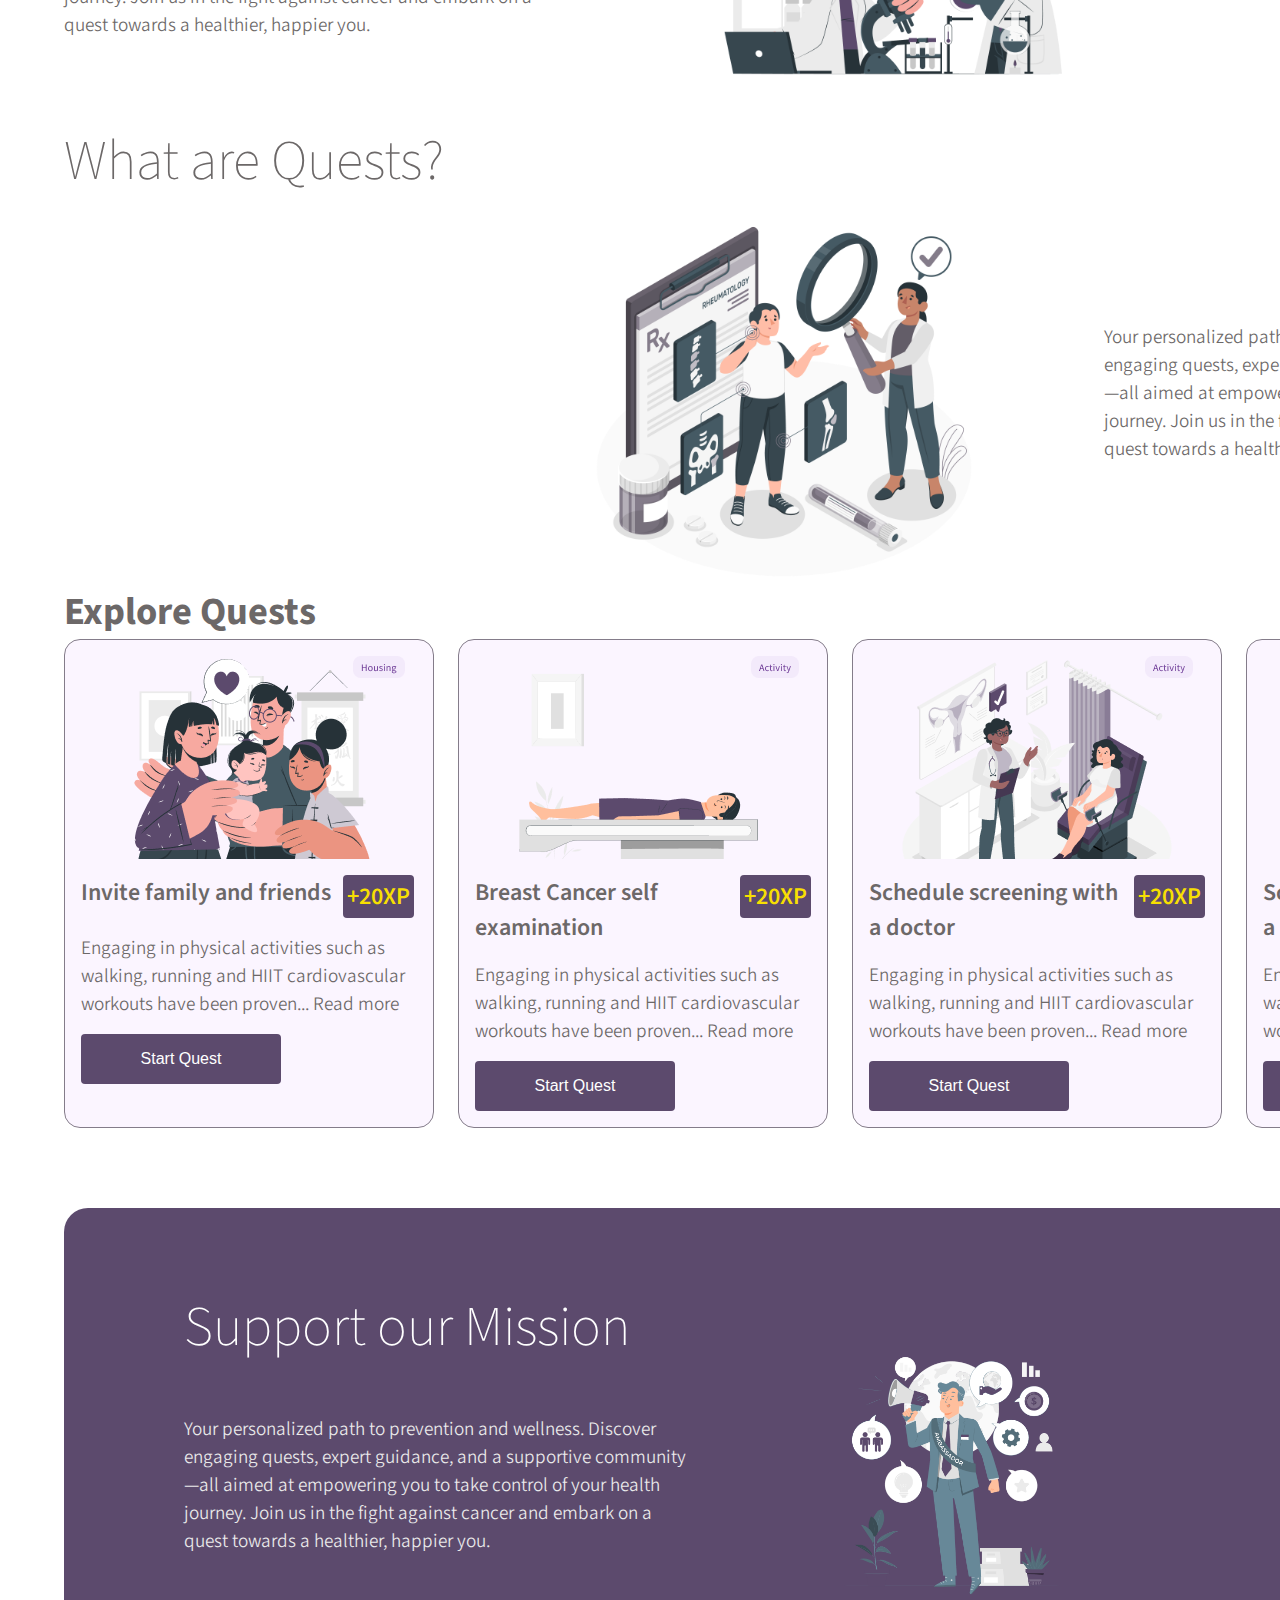
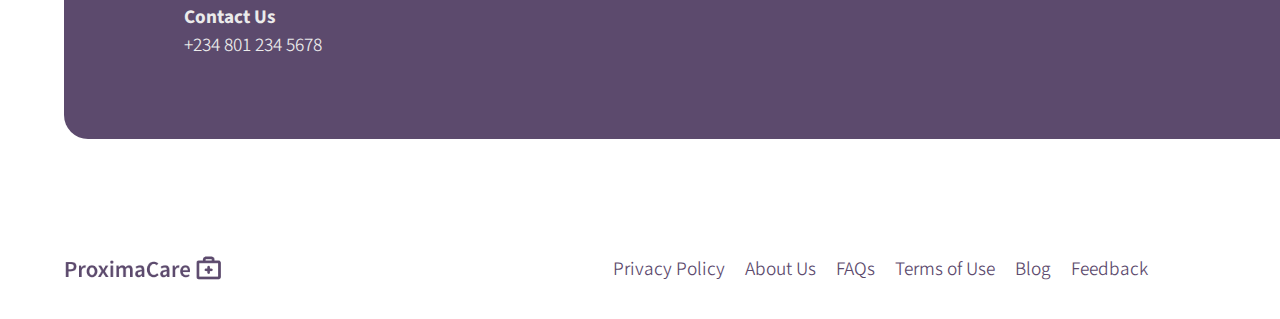
==== commit c74de823: "updated facts section" ====
--- a/index.html
+++ b/index.html
@@ -70,25 +70,22 @@
         </p>
     </div>
     <div class="facts">
-        <h1>21%</h1>
+        <h1>90%</h1>
         <p>
-            According to the World Health Organization, cancer is the second leading cause of death globally, accounting for approximately 21% of all deaths
-        </p>
+            With early detection and advances in treatment, the 5-year survival rate for breast cancer is over 90% when detected at an early stage        </p>
     </div>
 </div>
 <img src="images/mid-girl.png" alt="">
 <div class="dyk-part">
     <div class="facts">
-        <h1>21%</h1>
+        <h1>18%</h1>
         <p>
-            According to the World Health Organization, cancer is the second leading cause of death globally, accounting for approximately 21% of all deaths
-        </p>
+            with early detection and preventive measures, up to 30% of cancer deaths can be prevented.        </p>
     </div>
     <div class="facts">
-        <h1>21%</h1>
+        <h1>67%</h1>
         <p>
-            According to the World Health Organization, cancer is the second leading cause of death globally, accounting for approximately 21% of all deaths
-        </p>
+            Survival rates for cancer vary widely depending on the type and stage of the disease. On average, the 5-year survival rate for all cancers  is approximately 67%        </p>
     </div>
 </div>
         </section>
